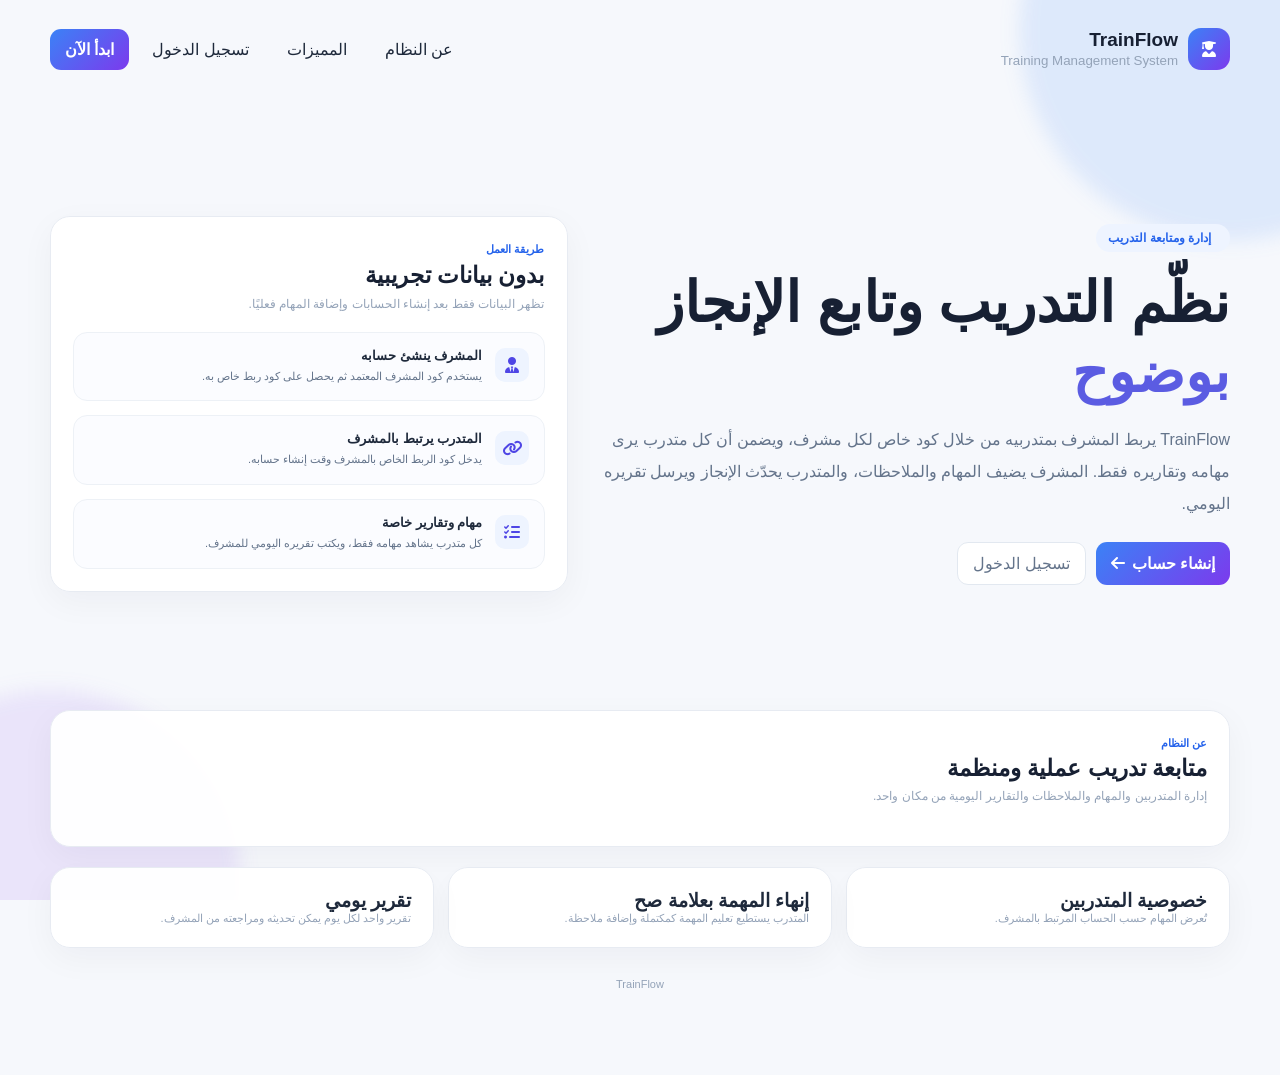
==== index.html @ e8804ee9 "Add files via upload" ====
<!DOCTYPE html><html lang="ar" dir="rtl"><head><meta charset="UTF-8"><meta name="viewport" content="width=device-width,initial-scale=1.0"><title>TrainFlow | الصفحة الرئيسية</title><link rel="stylesheet" href="index.css"><link rel="stylesheet" href="https://cdnjs.cloudflare.com/ajax/libs/font-awesome/6.5.0/css/all.min.css"></head><body><div class="bg"><div class="blob b1"></div><div class="blob b2"></div></div><div class="container"><header class="topbar"><div class="brand"><div class="brand-icon"><i class="fa-solid fa-user-graduate"></i></div><div><h1>TrainFlow</h1><small>Training Management System</small></div></div><nav class="nav"><a href="#about">عن النظام</a><a href="#features">المميزات</a><a href="login.html">تسجيل الدخول</a><a class="btn" href="register.html">ابدأ الآن</a></nav></header><main><section class="hero"><div><span class="pill"><i class="fa-solid fa-sparkles"></i>إدارة ومتابعة التدريب</span><h2>نظّم التدريب وتابع الإنجاز <span>بوضوح</span></h2><p>TrainFlow يربط المشرف بمتدربيه من خلال كود خاص لكل مشرف، ويضمن أن كل متدرب يرى مهامه وتقاريره فقط. المشرف يضيف المهام والملاحظات، والمتدرب يحدّث الإنجاز ويرسل تقريره اليومي.</p><div style="display:flex;gap:10px;margin-top:22px;flex-wrap:wrap"><a class="btn" href="register.html">إنشاء حساب <i class="fa-solid fa-arrow-left"></i></a><a class="ghost-btn" href="login.html">تسجيل الدخول</a></div></div><div class="card"><div class="section-title"><span>طريقة العمل</span><h2>بدون بيانات تجريبية</h2><p>تظهر البيانات فقط بعد إنشاء الحسابات وإضافة المهام فعليًا.</p></div><div class="flow-grid"><div class="flow-step"><i class="fa-solid fa-user-tie"></i><div><h3>المشرف ينشئ حسابه</h3><p>يستخدم كود المشرف المعتمد ثم يحصل على كود ربط خاص به.</p></div></div><div class="flow-step"><i class="fa-solid fa-link"></i><div><h3>المتدرب يرتبط بالمشرف</h3><p>يدخل كود الربط الخاص بالمشرف وقت إنشاء حسابه.</p></div></div><div class="flow-step"><i class="fa-solid fa-list-check"></i><div><h3>مهام وتقارير خاصة</h3><p>كل متدرب يشاهد مهامه فقط، ويكتب تقريره اليومي للمشرف.</p></div></div></div></div></section><section id="about" class="card"><div class="section-title"><span>عن النظام</span><h2>متابعة تدريب عملية ومنظمة</h2><p>إدارة المتدربين والمهام والملاحظات والتقارير اليومية من مكان واحد.</p></div></section><section id="features" class="feature-grid"><div class="card"><h3>خصوصية المتدربين</h3><p class="muted">تُعرض المهام حسب الحساب المرتبط بالمشرف.</p></div><div class="card"><h3>إنهاء المهمة بعلامة صح</h3><p class="muted">المتدرب يستطيع تعليم المهمة كمكتملة وإضافة ملاحظة.</p></div><div class="card"><h3>تقرير يومي</h3><p class="muted">تقرير واحد لكل يوم يمكن تحديثه ومراجعته من المشرف.</p></div></section></main><footer class="footer">TrainFlow</footer></div><script>
const TF={
 get(k,f=[]){try{return JSON.parse(localStorage.getItem(k))??f}catch{return f}},
 set(k,v){localStorage.setItem(k,JSON.stringify(v))},
 users(){return this.get('tf_users',[])}, tasks(){return this.get('tf_tasks',[])}, reports(){return this.get('tf_reports',[])}, invites(){return this.get('tf_invites',[])},
 session(){const id=localStorage.getItem('tf_session');return this.users().find(u=>u.id===id)||null},
 id(p='id'){return p+'_'+Date.now().toString(36)+Math.random().toString(36).slice(2,7)},
 esc(s=''){return String(s).replace(/[&<>'"]/g,c=>({'&':'&amp;','<':'&lt;','>':'&gt;',"'":'&#39;','"':'&quot;'}[c]))},
 date(s){if(!s)return '-';return new Date(s+'T00:00:00').toLocaleDateString('ar-SA',{year:'numeric',month:'long',day:'numeric'})},
 logout(){localStorage.removeItem('tf_session');location.href='login.html'},
 require(role){const u=this.session();if(!u){location.href='login.html';return null}if(role&&u.role!==role){location.href=u.role==='supervisor'?'supervisor-dashboard.html':'trainee-dashboard.html';return null}return u}
};

</script></body></html>
---- index.css ----
*{box-sizing:border-box;margin:0;padding:0}html{scroll-behavior:smooth}body{font-family:"Segoe UI",Tahoma,Arial,sans-serif;background:#f6f8fc;color:#1e293b;min-height:100vh}a{text-decoration:none;color:inherit}button,input,select,textarea{font:inherit}button{cursor:pointer}.bg{position:fixed;inset:0;pointer-events:none;overflow:hidden;z-index:-1}.blob{position:absolute;border-radius:50%;filter:blur(10px)}.b1{width:420px;height:420px;right:-160px;top:-180px;background:rgba(59,130,246,.13)}.b2{width:380px;height:380px;left:-140px;bottom:-170px;background:rgba(124,58,237,.10)}
.container{width:min(1180px,calc(100% - 32px));margin:auto;padding:28px 0 55px}.brand{display:flex;align-items:center;gap:10px}.brand-icon{width:42px;height:42px;border-radius:13px;display:grid;place-items:center;background:linear-gradient(135deg,#3b82f6,#7c3aed);color:#fff}.brand h1{font-size:19px;color:#172033}.brand small{color:#94a3b8}.topbar{display:flex;justify-content:space-between;align-items:center;gap:18px;margin-bottom:28px}.nav{display:flex;gap:8px;align-items:center;flex-wrap:wrap}.nav a,.ghost-btn,.btn{border:0;border-radius:11px;padding:11px 15px;display:inline-flex;gap:7px;align-items:center;justify-content:center}.nav a:hover,.ghost-btn:hover{background:#eef4ff;color:#2563eb}.btn{background:linear-gradient(135deg,#3b82f6,#7c3aed);color:white;font-weight:700}.btn.danger{background:#ef4444}.btn.success{background:#16a34a}.btn.secondary{background:#eef4ff;color:#2563eb}.ghost-btn{background:white;border:1px solid #e2e8f0;color:#64748b}.card{background:rgba(255,255,255,.95);border:1px solid #e7ebf2;border-radius:20px;box-shadow:0 10px 34px rgba(15,23,42,.045);padding:22px}.hero{display:grid;grid-template-columns:1.1fr .9fr;gap:30px;align-items:center;min-height:68vh}.hero h2{font-size:clamp(34px,5vw,56px);line-height:1.25;color:#172033;margin:16px 0}.hero h2 span{color:#5b5ce2}.hero p{color:#64748b;line-height:2;max-width:650px}.pill{display:inline-flex;align-items:center;gap:7px;padding:7px 12px;border-radius:999px;background:#eef4ff;color:#2563eb;font-size:12px;font-weight:700}.flow-grid,.stats-grid,.feature-grid{display:grid;gap:14px}.flow-grid{grid-template-columns:1fr}.flow-step{display:flex;gap:12px;align-items:flex-start;padding:15px;border:1px solid #edf1f6;border-radius:14px;background:#fbfcff}.flow-step i{width:34px;height:34px;display:grid;place-items:center;border-radius:10px;background:#eef4ff;color:#4f46e5}.flow-step h3{font-size:13px;margin-bottom:4px}.flow-step p{font-size:11px;line-height:1.7}.feature-grid{grid-template-columns:repeat(3,1fr);margin-top:20px}.section-title{margin-bottom:16px}.section-title span{color:#2563eb;font-size:11px;font-weight:700}.section-title h2{font-size:23px;color:#172033;margin:4px 0}.section-title p{color:#94a3b8;font-size:12px;line-height:1.8}
.auth{min-height:100vh;display:grid;grid-template-columns:1fr 500px;gap:55px;align-items:center}.auth-side{padding:30px}.auth-side h2{font-size:42px;line-height:1.35;margin:28px 0 15px}.auth-side p{color:#64748b;line-height:2}.auth-card{padding:30px}.role-tabs{display:grid;grid-template-columns:1fr 1fr;gap:8px;margin:18px 0}.role-btn{padding:12px;border:1px solid #e2e8f0;background:#fff;border-radius:12px;color:#64748b}.role-btn.active{border-color:#bfdbfe;background:#eff6ff;color:#4f46e5;font-weight:700}.form-group{margin-bottom:15px}.form-group label{display:block;font-size:11px;font-weight:700;color:#475569;margin-bottom:7px}.form-group small{display:block;margin-top:5px;color:#94a3b8;font-size:10px}.input,.select,.textarea{width:100%;border:1px solid #e2e8f0;background:#f8fafc;border-radius:12px;outline:0;padding:12px 13px;color:#334155}.input:focus,.select:focus,.textarea:focus{border-color:#60a5fa;background:white;box-shadow:0 0 0 3px rgba(59,130,246,.07)}.textarea{min-height:105px;resize:vertical}.two-col{display:grid;grid-template-columns:1fr 1fr;gap:12px}.message{min-height:18px;margin:8px 0;font-size:11px}.error{color:#dc2626}.success{color:#16a34a}.info{color:#2563eb}.hidden{display:none!important}
.sidebar{position:fixed;right:0;top:0;width:235px;height:100vh;background:white;border-left:1px solid #e8edf3;padding:22px 14px;display:flex;flex-direction:column;z-index:10}.sidebar .brand{padding:5px 8px 22px}.side-nav{display:flex;flex-direction:column;gap:5px}.side-nav a{padding:12px;border-radius:11px;color:#64748b;font-size:12px;display:flex;gap:10px;align-items:center}.side-nav a:hover,.side-nav a.active{background:#eef4ff;color:#4f46e5}.side-bottom{margin-top:auto}.dashboard{margin-right:235px;padding:28px 30px 50px}.dash-head{display:flex;align-items:center;justify-content:space-between;gap:16px;margin-bottom:22px}.dash-head h1{font-size:26px;color:#172033}.muted{color:#94a3b8;font-size:11px}.stats-grid{grid-template-columns:repeat(4,1fr);margin-bottom:16px}.stat{display:flex;gap:12px;align-items:center}.stat .ico{width:42px;height:42px;display:grid;place-items:center;border-radius:12px;background:#eef4ff;color:#4f46e5}.stat strong{display:block;font-size:20px}.stat span{font-size:10px;color:#94a3b8}.dash-grid{display:grid;grid-template-columns:1fr 310px;gap:16px}.list{display:flex;flex-direction:column;gap:9px}.list-item{border:1px solid #edf1f5;border-radius:14px;padding:14px;background:#fbfcfe;display:flex;align-items:center;justify-content:space-between;gap:14px}.list-main{min-width:0}.list-main h3{font-size:12px;color:#334155}.list-main p{font-size:10px;color:#94a3b8;margin-top:4px;line-height:1.6}.badge{display:inline-flex;padding:4px 8px;border-radius:999px;font-size:9px;font-weight:700}.badge.pending{background:#f1f5f9;color:#64748b}.badge.progress{background:#fff7ed;color:#ea580c}.badge.completed{background:#dcfce7;color:#16a34a}.badge.high{background:#fee2e2;color:#dc2626}.badge.medium{background:#ffedd5;color:#ea580c}.badge.low{background:#dcfce7;color:#16a34a}.empty{padding:38px;text-align:center;color:#94a3b8}.empty i{font-size:32px;margin-bottom:10px}.empty h3{color:#64748b;font-size:14px;margin-bottom:4px}.code-box{padding:14px;border-radius:14px;background:linear-gradient(135deg,#eff6ff,#f5f3ff);border:1px solid #dbeafe}.code{font-size:22px;letter-spacing:2px;font-weight:800;color:#4f46e5;margin:8px 0;direction:ltr;text-align:center}.toolbar{display:flex;gap:8px;align-items:center;justify-content:space-between;flex-wrap:wrap;margin-bottom:14px}.toolbar .input{max-width:340px}.check-wrap{display:flex;align-items:center;gap:8px;font-size:11px;color:#475569}.check-wrap input{width:18px;height:18px;accent-color:#16a34a}.report-card{border-right:4px solid #7c3aed}.pre{white-space:pre-wrap;line-height:1.8;color:#64748b;font-size:11px}.footer{padding:30px 0;text-align:center;color:#94a3b8;font-size:11px}
@media(max-width:1000px){.auth{grid-template-columns:1fr}.auth-side{display:none}.hero{grid-template-columns:1fr}.feature-grid{grid-template-columns:1fr}.stats-grid{grid-template-columns:repeat(2,1fr)}.dash-grid{grid-template-columns:1fr}}@media(max-width:760px){.sidebar{width:72px}.sidebar .brand h1,.sidebar .brand small,.side-nav span,.side-bottom span{display:none}.sidebar .brand{justify-content:center}.side-nav a{justify-content:center}.dashboard{margin-right:72px;padding:20px 14px}.stats-grid{grid-template-columns:1fr}.two-col{grid-template-columns:1fr}.topbar,.dash-head{align-items:flex-start;flex-direction:column}.auth-card{padding:20px}.container{width:min(100% - 20px,1180px)}}
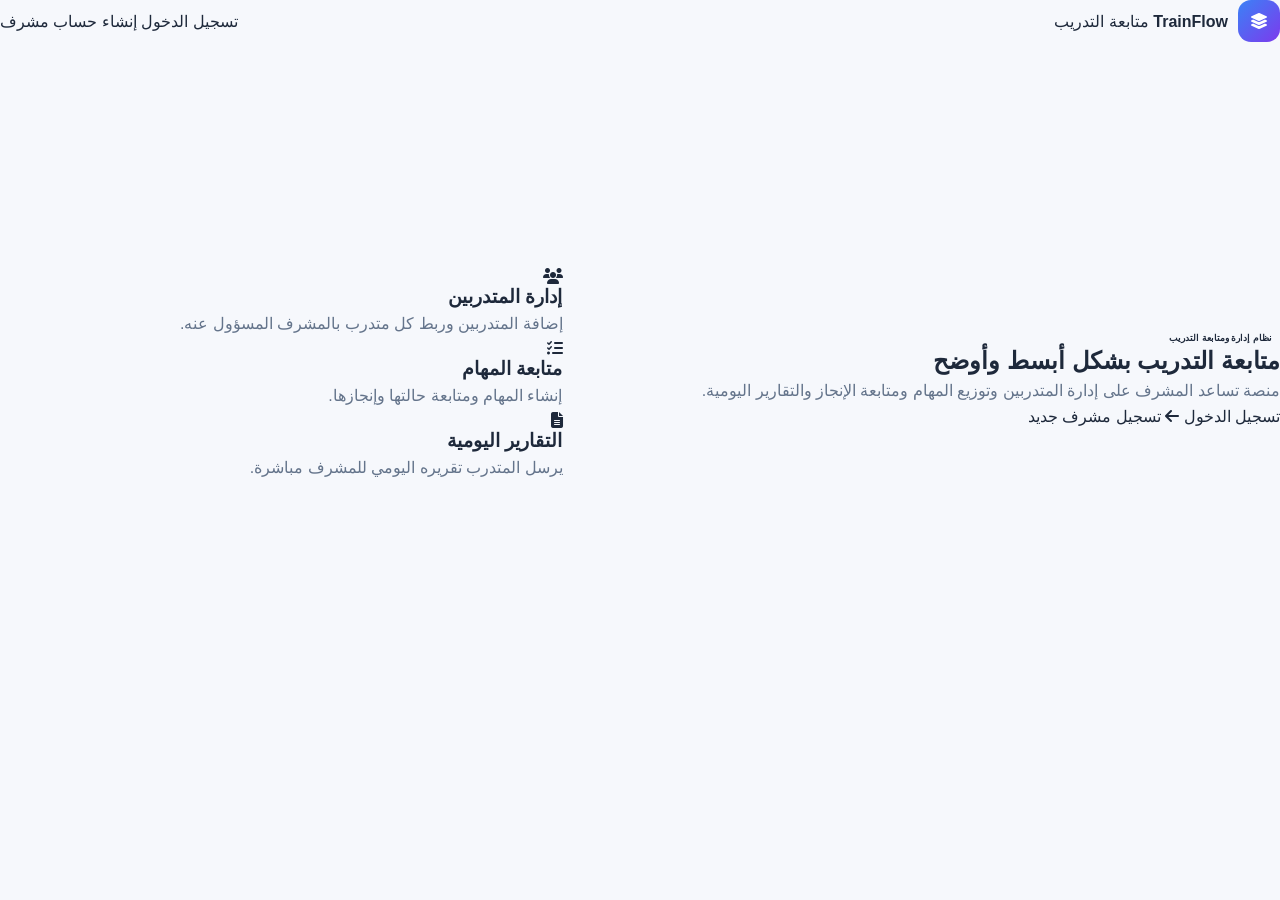
==== commit 4514241e: "Update index.html" ====
--- a/index.html
+++ b/index.html
@@ -1,14 +1,133 @@
-<!DOCTYPE html><html lang="ar" dir="rtl"><head><meta charset="UTF-8"><meta name="viewport" content="width=device-width,initial-scale=1.0"><title>TrainFlow | الصفحة الرئيسية</title><link rel="stylesheet" href="index.css"><link rel="stylesheet" href="https://cdnjs.cloudflare.com/ajax/libs/font-awesome/6.5.0/css/all.min.css"></head><body><div class="bg"><div class="blob b1"></div><div class="blob b2"></div></div><div class="container"><header class="topbar"><div class="brand"><div class="brand-icon"><i class="fa-solid fa-user-graduate"></i></div><div><h1>TrainFlow</h1><small>Training Management System</small></div></div><nav class="nav"><a href="#about">عن النظام</a><a href="#features">المميزات</a><a href="login.html">تسجيل الدخول</a><a class="btn" href="register.html">ابدأ الآن</a></nav></header><main><section class="hero"><div><span class="pill"><i class="fa-solid fa-sparkles"></i>إدارة ومتابعة التدريب</span><h2>نظّم التدريب وتابع الإنجاز <span>بوضوح</span></h2><p>TrainFlow يربط المشرف بمتدربيه من خلال كود خاص لكل مشرف، ويضمن أن كل متدرب يرى مهامه وتقاريره فقط. المشرف يضيف المهام والملاحظات، والمتدرب يحدّث الإنجاز ويرسل تقريره اليومي.</p><div style="display:flex;gap:10px;margin-top:22px;flex-wrap:wrap"><a class="btn" href="register.html">إنشاء حساب <i class="fa-solid fa-arrow-left"></i></a><a class="ghost-btn" href="login.html">تسجيل الدخول</a></div></div><div class="card"><div class="section-title"><span>طريقة العمل</span><h2>بدون بيانات تجريبية</h2><p>تظهر البيانات فقط بعد إنشاء الحسابات وإضافة المهام فعليًا.</p></div><div class="flow-grid"><div class="flow-step"><i class="fa-solid fa-user-tie"></i><div><h3>المشرف ينشئ حسابه</h3><p>يستخدم كود المشرف المعتمد ثم يحصل على كود ربط خاص به.</p></div></div><div class="flow-step"><i class="fa-solid fa-link"></i><div><h3>المتدرب يرتبط بالمشرف</h3><p>يدخل كود الربط الخاص بالمشرف وقت إنشاء حسابه.</p></div></div><div class="flow-step"><i class="fa-solid fa-list-check"></i><div><h3>مهام وتقارير خاصة</h3><p>كل متدرب يشاهد مهامه فقط، ويكتب تقريره اليومي للمشرف.</p></div></div></div></div></section><section id="about" class="card"><div class="section-title"><span>عن النظام</span><h2>متابعة تدريب عملية ومنظمة</h2><p>إدارة المتدربين والمهام والملاحظات والتقارير اليومية من مكان واحد.</p></div></section><section id="features" class="feature-grid"><div class="card"><h3>خصوصية المتدربين</h3><p class="muted">تُعرض المهام حسب الحساب المرتبط بالمشرف.</p></div><div class="card"><h3>إنهاء المهمة بعلامة صح</h3><p class="muted">المتدرب يستطيع تعليم المهمة كمكتملة وإضافة ملاحظة.</p></div><div class="card"><h3>تقرير يومي</h3><p class="muted">تقرير واحد لكل يوم يمكن تحديثه ومراجعته من المشرف.</p></div></section></main><footer class="footer">TrainFlow</footer></div><script>
-const TF={
- get(k,f=[]){try{return JSON.parse(localStorage.getItem(k))??f}catch{return f}},
- set(k,v){localStorage.setItem(k,JSON.stringify(v))},
- users(){return this.get('tf_users',[])}, tasks(){return this.get('tf_tasks',[])}, reports(){return this.get('tf_reports',[])}, invites(){return this.get('tf_invites',[])},
- session(){const id=localStorage.getItem('tf_session');return this.users().find(u=>u.id===id)||null},
- id(p='id'){return p+'_'+Date.now().toString(36)+Math.random().toString(36).slice(2,7)},
- esc(s=''){return String(s).replace(/[&<>'"]/g,c=>({'&':'&amp;','<':'&lt;','>':'&gt;',"'":'&#39;','"':'&quot;'}[c]))},
- date(s){if(!s)return '-';return new Date(s+'T00:00:00').toLocaleDateString('ar-SA',{year:'numeric',month:'long',day:'numeric'})},
- logout(){localStorage.removeItem('tf_session');location.href='login.html'},
- require(role){const u=this.session();if(!u){location.href='login.html';return null}if(role&&u.role!==role){location.href=u.role==='supervisor'?'supervisor-dashboard.html':'trainee-dashboard.html';return null}return u}
-};
+<!DOCTYPE html>
+<html lang="ar" dir="rtl">
 
-</script></body></html>+<head>
+    <meta charset="UTF-8">
+    <meta name="viewport" content="width=device-width, initial-scale=1.0">
+
+    <title>TrainFlow | متابعة التدريب</title>
+
+    <link rel="stylesheet" href="index.css">
+
+    <link
+        rel="stylesheet"
+        href="https://cdnjs.cloudflare.com/ajax/libs/font-awesome/6.5.0/css/all.min.css"
+    >
+</head>
+
+<body>
+
+    <header class="topbar">
+
+        <a href="index.html" class="brand">
+            <div class="brand-icon">
+                <i class="fa-solid fa-layer-group"></i>
+            </div>
+
+            <div>
+                <strong>TrainFlow</strong>
+                <span>متابعة التدريب</span>
+            </div>
+        </a>
+
+        <nav>
+            <a href="login.html" class="login-link">
+                تسجيل الدخول
+            </a>
+
+            <a href="register.html" class="primary-button">
+                إنشاء حساب مشرف
+            </a>
+        </nav>
+
+    </header>
+
+
+    <main class="hero">
+
+        <section class="hero-content">
+
+            <span class="badge">
+                نظام إدارة ومتابعة التدريب
+            </span>
+
+            <h1>
+                متابعة التدريب
+                <span>بشكل أبسط وأوضح</span>
+            </h1>
+
+            <p>
+                منصة تساعد المشرف على إدارة المتدربين
+                وتوزيع المهام ومتابعة الإنجاز والتقارير اليومية.
+            </p>
+
+
+            <div class="hero-actions">
+
+                <a href="login.html" class="primary-button large">
+                    تسجيل الدخول
+                    <i class="fa-solid fa-arrow-left"></i>
+                </a>
+
+                <a href="register.html" class="secondary-button large">
+                    تسجيل مشرف جديد
+                </a>
+
+            </div>
+
+        </section>
+
+
+        <section class="features">
+
+            <div class="feature-card">
+
+                <div class="feature-icon">
+                    <i class="fa-solid fa-users"></i>
+                </div>
+
+                <h3>إدارة المتدربين</h3>
+
+                <p>
+                    إضافة المتدربين وربط كل متدرب بالمشرف المسؤول عنه.
+                </p>
+
+            </div>
+
+
+            <div class="feature-card">
+
+                <div class="feature-icon">
+                    <i class="fa-solid fa-list-check"></i>
+                </div>
+
+                <h3>متابعة المهام</h3>
+
+                <p>
+                    إنشاء المهام ومتابعة حالتها وإنجازها.
+                </p>
+
+            </div>
+
+
+            <div class="feature-card">
+
+                <div class="feature-icon">
+                    <i class="fa-solid fa-file-lines"></i>
+                </div>
+
+                <h3>التقارير اليومية</h3>
+
+                <p>
+                    يرسل المتدرب تقريره اليومي للمشرف مباشرة.
+                </p>
+
+            </div>
+
+        </section>
+
+    </main>
+
+</body>
+
+</html>
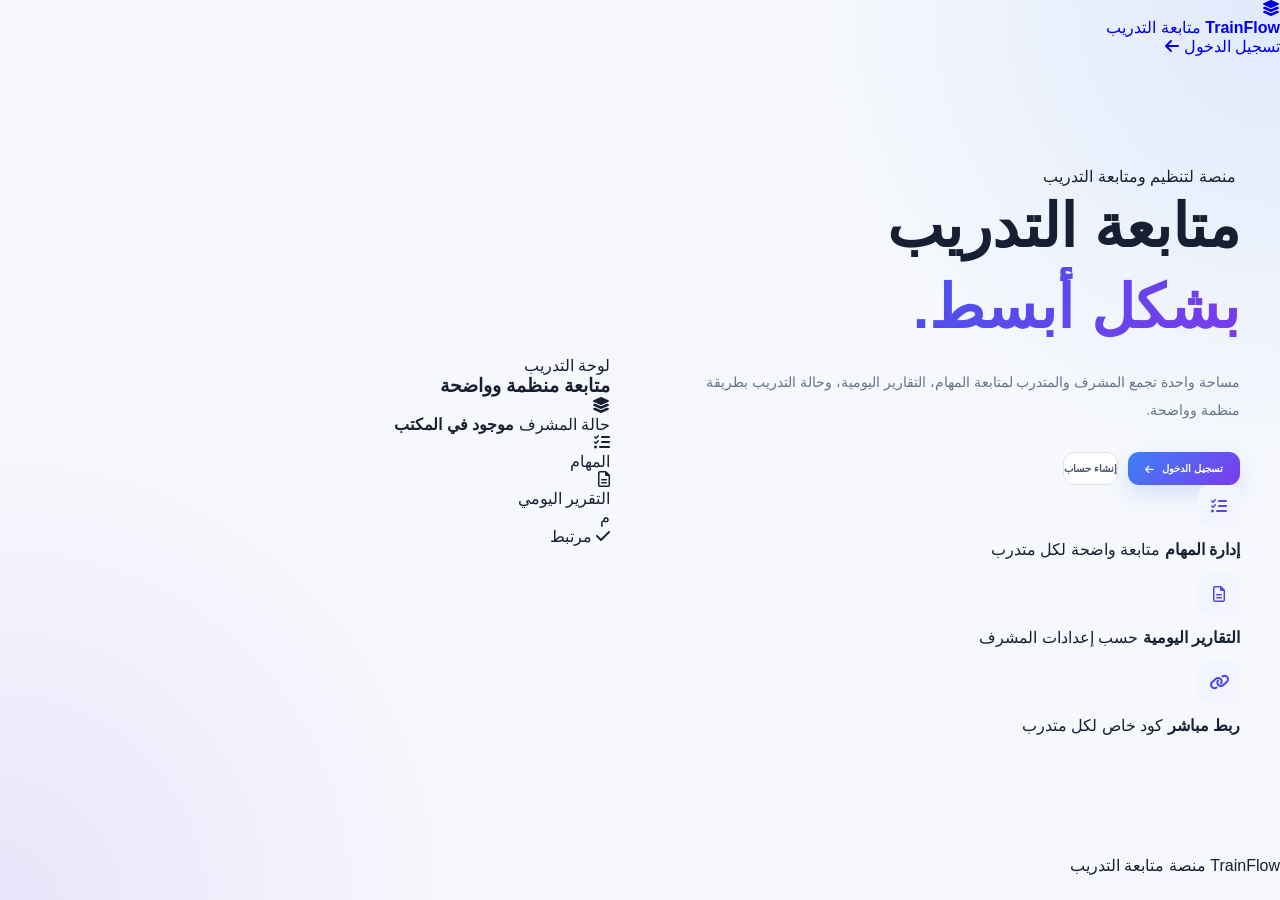
==== commit 55b8c290: "Refactor navigation and hero section in index.html" ====
--- a/index.html
+++ b/index.html
@@ -17,110 +17,205 @@
 
 <body>
 
-    <header class="topbar">
-
-        <a href="index.html" class="brand">
-            <div class="brand-icon">
+    <!-- Navigation -->
+    <nav class="navbar">
+
+        <a href="index.html" class="logo">
+
+            <div class="logo-icon">
                 <i class="fa-solid fa-layer-group"></i>
             </div>
 
-            <div>
+            <div class="logo-text">
                 <strong>TrainFlow</strong>
                 <span>متابعة التدريب</span>
             </div>
+
         </a>
 
-        <nav>
-            <a href="login.html" class="login-link">
-                تسجيل الدخول
-            </a>
-
-            <a href="register.html" class="primary-button">
-                إنشاء حساب مشرف
-            </a>
-        </nav>
-
-    </header>
-
-
+
+        <a href="login.html" class="nav-login">
+            تسجيل الدخول
+            <i class="fa-solid fa-arrow-left"></i>
+        </a>
+
+    </nav>
+
+
+    <!-- Hero -->
     <main class="hero">
 
         <section class="hero-content">
 
-            <span class="badge">
-                نظام إدارة ومتابعة التدريب
-            </span>
+            <div class="hero-badge">
+                <i class="fa-solid fa-sparkles"></i>
+                منصة لتنظيم ومتابعة التدريب
+            </div>
+
 
             <h1>
                 متابعة التدريب
-                <span>بشكل أبسط وأوضح</span>
+                <span>بشكل أبسط.</span>
             </h1>
 
-            <p>
-                منصة تساعد المشرف على إدارة المتدربين
-                وتوزيع المهام ومتابعة الإنجاز والتقارير اليومية.
+
+            <p class="hero-description">
+                مساحة واحدة تجمع المشرف والمتدرب لمتابعة المهام،
+                التقارير اليومية، وحالة التدريب بطريقة منظمة وواضحة.
             </p>
 
 
             <div class="hero-actions">
 
-                <a href="login.html" class="primary-button large">
+                <a href="login.html" class="primary-button">
                     تسجيل الدخول
                     <i class="fa-solid fa-arrow-left"></i>
                 </a>
 
-                <a href="register.html" class="secondary-button large">
-                    تسجيل مشرف جديد
+                <a href="register.html" class="secondary-button">
+                    إنشاء حساب
                 </a>
 
             </div>
 
+
+            <div class="features">
+
+                <div class="feature">
+
+                    <div class="feature-icon blue">
+                        <i class="fa-solid fa-list-check"></i>
+                    </div>
+
+                    <div>
+                        <strong>إدارة المهام</strong>
+                        <span>متابعة واضحة لكل متدرب</span>
+                    </div>
+
+                </div>
+
+
+                <div class="feature">
+
+                    <div class="feature-icon purple">
+                        <i class="fa-regular fa-file-lines"></i>
+                    </div>
+
+                    <div>
+                        <strong>التقارير اليومية</strong>
+                        <span>حسب إعدادات المشرف</span>
+                    </div>
+
+                </div>
+
+
+                <div class="feature">
+
+                    <div class="feature-icon green">
+                        <i class="fa-solid fa-link"></i>
+                    </div>
+
+                    <div>
+                        <strong>ربط مباشر</strong>
+                        <span>كود خاص لكل متدرب</span>
+                    </div>
+
+                </div>
+
+            </div>
+
         </section>
 
 
-        <section class="features">
-
-            <div class="feature-card">
-
-                <div class="feature-icon">
-                    <i class="fa-solid fa-users"></i>
-                </div>
-
-                <h3>إدارة المتدربين</h3>
-
-                <p>
-                    إضافة المتدربين وربط كل متدرب بالمشرف المسؤول عنه.
-                </p>
-
-            </div>
-
-
-            <div class="feature-card">
-
-                <div class="feature-icon">
-                    <i class="fa-solid fa-list-check"></i>
-                </div>
-
-                <h3>متابعة المهام</h3>
-
-                <p>
-                    إنشاء المهام ومتابعة حالتها وإنجازها.
-                </p>
-
-            </div>
-
-
-            <div class="feature-card">
-
-                <div class="feature-icon">
-                    <i class="fa-solid fa-file-lines"></i>
-                </div>
-
-                <h3>التقارير اليومية</h3>
-
-                <p>
-                    يرسل المتدرب تقريره اليومي للمشرف مباشرة.
-                </p>
+        <!-- Visual Card -->
+        <section class="hero-visual">
+
+            <div class="visual-glow"></div>
+
+
+            <div class="dashboard-preview">
+
+                <div class="preview-header">
+
+                    <div>
+                        <span class="preview-label">
+                            لوحة التدريب
+                        </span>
+
+                        <h3>
+                            متابعة منظمة وواضحة
+                        </h3>
+                    </div>
+
+
+                    <div class="preview-logo">
+                        <i class="fa-solid fa-layer-group"></i>
+                    </div>
+
+                </div>
+
+
+                <div class="status-preview">
+
+                    <div class="status-dot"></div>
+
+                    <div>
+                        <span>حالة المشرف</span>
+                        <strong>موجود في المكتب</strong>
+                    </div>
+
+                </div>
+
+
+                <div class="preview-row">
+
+                    <div class="mini-card">
+
+                        <div class="mini-icon blue">
+                            <i class="fa-solid fa-list-check"></i>
+                        </div>
+
+                        <span>المهام</span>
+
+                        <div class="fake-line long"></div>
+                        <div class="fake-line short"></div>
+
+                    </div>
+
+
+                    <div class="mini-card">
+
+                        <div class="mini-icon purple">
+                            <i class="fa-regular fa-file-lines"></i>
+                        </div>
+
+                        <span>التقرير اليومي</span>
+
+                        <div class="fake-line long"></div>
+                        <div class="fake-line short"></div>
+
+                    </div>
+
+                </div>
+
+
+                <div class="trainee-preview">
+
+                    <div class="avatar">
+                        م
+                    </div>
+
+                    <div class="trainee-lines">
+                        <div class="fake-line name-line"></div>
+                        <div class="fake-line email-line"></div>
+                    </div>
+
+                    <div class="connected-badge">
+                        <i class="fa-solid fa-check"></i>
+                        مرتبط
+                    </div>
+
+                </div>
 
             </div>
 
@@ -128,6 +223,12 @@
 
     </main>
 
+
+    <footer class="footer">
+        <span>TrainFlow</span>
+        <span>منصة متابعة التدريب</span>
+    </footer>
+
 </body>
 
 </html>
--- a/index.css
+++ b/index.css
@@ -1,6 +1,268 @@
-
-*{box-sizing:border-box;margin:0;padding:0}html{scroll-behavior:smooth}body{font-family:"Segoe UI",Tahoma,Arial,sans-serif;background:#f6f8fc;color:#1e293b;min-height:100vh}a{text-decoration:none;color:inherit}button,input,select,textarea{font:inherit}button{cursor:pointer}.bg{position:fixed;inset:0;pointer-events:none;overflow:hidden;z-index:-1}.blob{position:absolute;border-radius:50%;filter:blur(10px)}.b1{width:420px;height:420px;right:-160px;top:-180px;background:rgba(59,130,246,.13)}.b2{width:380px;height:380px;left:-140px;bottom:-170px;background:rgba(124,58,237,.10)}
-.container{width:min(1180px,calc(100% - 32px));margin:auto;padding:28px 0 55px}.brand{display:flex;align-items:center;gap:10px}.brand-icon{width:42px;height:42px;border-radius:13px;display:grid;place-items:center;background:linear-gradient(135deg,#3b82f6,#7c3aed);color:#fff}.brand h1{font-size:19px;color:#172033}.brand small{color:#94a3b8}.topbar{display:flex;justify-content:space-between;align-items:center;gap:18px;margin-bottom:28px}.nav{display:flex;gap:8px;align-items:center;flex-wrap:wrap}.nav a,.ghost-btn,.btn{border:0;border-radius:11px;padding:11px 15px;display:inline-flex;gap:7px;align-items:center;justify-content:center}.nav a:hover,.ghost-btn:hover{background:#eef4ff;color:#2563eb}.btn{background:linear-gradient(135deg,#3b82f6,#7c3aed);color:white;font-weight:700}.btn.danger{background:#ef4444}.btn.success{background:#16a34a}.btn.secondary{background:#eef4ff;color:#2563eb}.ghost-btn{background:white;border:1px solid #e2e8f0;color:#64748b}.card{background:rgba(255,255,255,.95);border:1px solid #e7ebf2;border-radius:20px;box-shadow:0 10px 34px rgba(15,23,42,.045);padding:22px}.hero{display:grid;grid-template-columns:1.1fr .9fr;gap:30px;align-items:center;min-height:68vh}.hero h2{font-size:clamp(34px,5vw,56px);line-height:1.25;color:#172033;margin:16px 0}.hero h2 span{color:#5b5ce2}.hero p{color:#64748b;line-height:2;max-width:650px}.pill{display:inline-flex;align-items:center;gap:7px;padding:7px 12px;border-radius:999px;background:#eef4ff;color:#2563eb;font-size:12px;font-weight:700}.flow-grid,.stats-grid,.feature-grid{display:grid;gap:14px}.flow-grid{grid-template-columns:1fr}.flow-step{display:flex;gap:12px;align-items:flex-start;padding:15px;border:1px solid #edf1f6;border-radius:14px;background:#fbfcff}.flow-step i{width:34px;height:34px;display:grid;place-items:center;border-radius:10px;background:#eef4ff;color:#4f46e5}.flow-step h3{font-size:13px;margin-bottom:4px}.flow-step p{font-size:11px;line-height:1.7}.feature-grid{grid-template-columns:repeat(3,1fr);margin-top:20px}.section-title{margin-bottom:16px}.section-title span{color:#2563eb;font-size:11px;font-weight:700}.section-title h2{font-size:23px;color:#172033;margin:4px 0}.section-title p{color:#94a3b8;font-size:12px;line-height:1.8}
-.auth{min-height:100vh;display:grid;grid-template-columns:1fr 500px;gap:55px;align-items:center}.auth-side{padding:30px}.auth-side h2{font-size:42px;line-height:1.35;margin:28px 0 15px}.auth-side p{color:#64748b;line-height:2}.auth-card{padding:30px}.role-tabs{display:grid;grid-template-columns:1fr 1fr;gap:8px;margin:18px 0}.role-btn{padding:12px;border:1px solid #e2e8f0;background:#fff;border-radius:12px;color:#64748b}.role-btn.active{border-color:#bfdbfe;background:#eff6ff;color:#4f46e5;font-weight:700}.form-group{margin-bottom:15px}.form-group label{display:block;font-size:11px;font-weight:700;color:#475569;margin-bottom:7px}.form-group small{display:block;margin-top:5px;color:#94a3b8;font-size:10px}.input,.select,.textarea{width:100%;border:1px solid #e2e8f0;background:#f8fafc;border-radius:12px;outline:0;padding:12px 13px;color:#334155}.input:focus,.select:focus,.textarea:focus{border-color:#60a5fa;background:white;box-shadow:0 0 0 3px rgba(59,130,246,.07)}.textarea{min-height:105px;resize:vertical}.two-col{display:grid;grid-template-columns:1fr 1fr;gap:12px}.message{min-height:18px;margin:8px 0;font-size:11px}.error{color:#dc2626}.success{color:#16a34a}.info{color:#2563eb}.hidden{display:none!important}
-.sidebar{position:fixed;right:0;top:0;width:235px;height:100vh;background:white;border-left:1px solid #e8edf3;padding:22px 14px;display:flex;flex-direction:column;z-index:10}.sidebar .brand{padding:5px 8px 22px}.side-nav{display:flex;flex-direction:column;gap:5px}.side-nav a{padding:12px;border-radius:11px;color:#64748b;font-size:12px;display:flex;gap:10px;align-items:center}.side-nav a:hover,.side-nav a.active{background:#eef4ff;color:#4f46e5}.side-bottom{margin-top:auto}.dashboard{margin-right:235px;padding:28px 30px 50px}.dash-head{display:flex;align-items:center;justify-content:space-between;gap:16px;margin-bottom:22px}.dash-head h1{font-size:26px;color:#172033}.muted{color:#94a3b8;font-size:11px}.stats-grid{grid-template-columns:repeat(4,1fr);margin-bottom:16px}.stat{display:flex;gap:12px;align-items:center}.stat .ico{width:42px;height:42px;display:grid;place-items:center;border-radius:12px;background:#eef4ff;color:#4f46e5}.stat strong{display:block;font-size:20px}.stat span{font-size:10px;color:#94a3b8}.dash-grid{display:grid;grid-template-columns:1fr 310px;gap:16px}.list{display:flex;flex-direction:column;gap:9px}.list-item{border:1px solid #edf1f5;border-radius:14px;padding:14px;background:#fbfcfe;display:flex;align-items:center;justify-content:space-between;gap:14px}.list-main{min-width:0}.list-main h3{font-size:12px;color:#334155}.list-main p{font-size:10px;color:#94a3b8;margin-top:4px;line-height:1.6}.badge{display:inline-flex;padding:4px 8px;border-radius:999px;font-size:9px;font-weight:700}.badge.pending{background:#f1f5f9;color:#64748b}.badge.progress{background:#fff7ed;color:#ea580c}.badge.completed{background:#dcfce7;color:#16a34a}.badge.high{background:#fee2e2;color:#dc2626}.badge.medium{background:#ffedd5;color:#ea580c}.badge.low{background:#dcfce7;color:#16a34a}.empty{padding:38px;text-align:center;color:#94a3b8}.empty i{font-size:32px;margin-bottom:10px}.empty h3{color:#64748b;font-size:14px;margin-bottom:4px}.code-box{padding:14px;border-radius:14px;background:linear-gradient(135deg,#eff6ff,#f5f3ff);border:1px solid #dbeafe}.code{font-size:22px;letter-spacing:2px;font-weight:800;color:#4f46e5;margin:8px 0;direction:ltr;text-align:center}.toolbar{display:flex;gap:8px;align-items:center;justify-content:space-between;flex-wrap:wrap;margin-bottom:14px}.toolbar .input{max-width:340px}.check-wrap{display:flex;align-items:center;gap:8px;font-size:11px;color:#475569}.check-wrap input{width:18px;height:18px;accent-color:#16a34a}.report-card{border-right:4px solid #7c3aed}.pre{white-space:pre-wrap;line-height:1.8;color:#64748b;font-size:11px}.footer{padding:30px 0;text-align:center;color:#94a3b8;font-size:11px}
-@media(max-width:1000px){.auth{grid-template-columns:1fr}.auth-side{display:none}.hero{grid-template-columns:1fr}.feature-grid{grid-template-columns:1fr}.stats-grid{grid-template-columns:repeat(2,1fr)}.dash-grid{grid-template-columns:1fr}}@media(max-width:760px){.sidebar{width:72px}.sidebar .brand h1,.sidebar .brand small,.side-nav span,.side-bottom span{display:none}.sidebar .brand{justify-content:center}.side-nav a{justify-content:center}.dashboard{margin-right:72px;padding:20px 14px}.stats-grid{grid-template-columns:1fr}.two-col{grid-template-columns:1fr}.topbar,.dash-head{align-items:flex-start;flex-direction:column}.auth-card{padding:20px}.container{width:min(100% - 20px,1180px)}}
+* {
+    margin: 0;
+    padding: 0;
+    box-sizing: border-box;
+}
+
+body {
+    min-height: 100vh;
+    font-family: "Segoe UI", Tahoma, Arial, sans-serif;
+    background:
+        radial-gradient(circle at top right, rgba(59, 130, 246, 0.12), transparent 30%),
+        radial-gradient(circle at bottom left, rgba(124, 58, 237, 0.10), transparent 30%),
+        #f6f8fc;
+    color: #172033;
+}
+
+a {
+    text-decoration: none;
+}
+
+.topbar {
+    width: calc(100% - 60px);
+    max-width: 1200px;
+    margin: auto;
+    padding: 24px 0;
+
+    display: flex;
+    align-items: center;
+    justify-content: space-between;
+    gap: 20px;
+}
+
+.brand {
+    display: flex;
+    align-items: center;
+    gap: 11px;
+    color: #172033;
+}
+
+.brand-icon {
+    width: 44px;
+    height: 44px;
+    border-radius: 13px;
+
+    display: flex;
+    align-items: center;
+    justify-content: center;
+
+    background: linear-gradient(135deg, #3b82f6, #7c3aed);
+    color: white;
+
+    box-shadow: 0 10px 24px rgba(59, 130, 246, 0.20);
+}
+
+.brand strong {
+    display: block;
+    font-size: 16px;
+}
+
+.brand span {
+    display: block;
+    margin-top: 2px;
+    font-size: 9px;
+    color: #94a3b8;
+}
+
+.topbar nav {
+    display: flex;
+    align-items: center;
+    gap: 10px;
+}
+
+.login-link {
+    padding: 10px 15px;
+    border-radius: 10px;
+    color: #64748b;
+    font-size: 10px;
+    transition: 0.2s;
+}
+
+.login-link:hover {
+    background: white;
+    color: #2563eb;
+}
+
+.primary-button,
+.secondary-button {
+    display: inline-flex;
+    align-items: center;
+    justify-content: center;
+    gap: 8px;
+
+    border-radius: 11px;
+    font-size: 10px;
+    font-weight: 600;
+
+    transition: 0.2s;
+}
+
+.primary-button {
+    padding: 11px 17px;
+    background: linear-gradient(135deg, #3b82f6, #7c3aed);
+    color: white;
+    box-shadow: 0 9px 22px rgba(59, 130, 246, 0.18);
+}
+
+.primary-button:hover {
+    transform: translateY(-1px);
+}
+
+.secondary-button {
+    border: 1px solid #dbe3ee;
+    background: white;
+    color: #475569;
+}
+
+.hero {
+    width: calc(100% - 60px);
+    max-width: 1200px;
+    min-height: calc(100vh - 100px);
+
+    margin: auto;
+    padding: 70px 0 80px;
+
+    display: grid;
+    grid-template-columns: 1fr 1fr;
+    gap: 60px;
+    align-items: center;
+}
+
+.hero-content {
+    max-width: 600px;
+}
+
+.badge {
+    display: inline-flex;
+    align-items: center;
+
+    margin-bottom: 20px;
+    padding: 7px 14px;
+
+    border-radius: 30px;
+
+    background: rgba(59, 130, 246, 0.09);
+    color: #2563eb;
+
+    font-size: 10px;
+    font-weight: 600;
+}
+
+.hero h1 {
+    margin-bottom: 20px;
+
+    font-size: clamp(40px, 5vw, 60px);
+    line-height: 1.35;
+}
+
+.hero h1 span {
+    display: block;
+    background: linear-gradient(135deg, #2563eb, #7c3aed);
+    -webkit-background-clip: text;
+    color: transparent;
+}
+
+.hero-content > p {
+    max-width: 540px;
+    margin-bottom: 28px;
+
+    color: #64748b;
+    font-size: 14px;
+    line-height: 2;
+}
+
+.hero-actions {
+    display: flex;
+    flex-wrap: wrap;
+    gap: 10px;
+}
+
+.large {
+    min-height: 47px;
+    padding: 0 20px;
+}
+
+.features {
+    display: grid;
+    grid-template-columns: 1fr;
+    gap: 14px;
+}
+
+.feature-card {
+    padding: 22px;
+
+    border: 1px solid #e6ebf2;
+    border-radius: 18px;
+
+    background: rgba(255, 255, 255, 0.92);
+
+    box-shadow: 0 10px 30px rgba(15, 23, 42, 0.04);
+}
+
+.feature-icon {
+    width: 42px;
+    height: 42px;
+
+    margin-bottom: 13px;
+
+    display: flex;
+    align-items: center;
+    justify-content: center;
+
+    border-radius: 11px;
+
+    background: linear-gradient(135deg, #eff6ff, #f5f3ff);
+    color: #4f46e5;
+}
+
+.feature-card h3 {
+    margin-bottom: 7px;
+    font-size: 13px;
+}
+
+.feature-card p {
+    color: #94a3b8;
+    font-size: 9px;
+    line-height: 1.8;
+}
+
+@media (max-width: 850px) {
+    .hero {
+        grid-template-columns: 1fr;
+        padding-top: 40px;
+    }
+
+    .hero-content {
+        max-width: none;
+    }
+
+    .features {
+        grid-template-columns: repeat(3, 1fr);
+    }
+}
+
+@media (max-width: 650px) {
+    .topbar {
+        width: calc(100% - 30px);
+    }
+
+    .hero {
+        width: calc(100% - 30px);
+    }
+
+    .topbar nav .primary-button {
+        display: none;
+    }
+
+    .features {
+        grid-template-columns: 1fr;
+    }
+
+    .hero-actions {
+        flex-direction: column;
+    }
+
+    .hero-actions a {
+        width: 100%;
+    }
+}
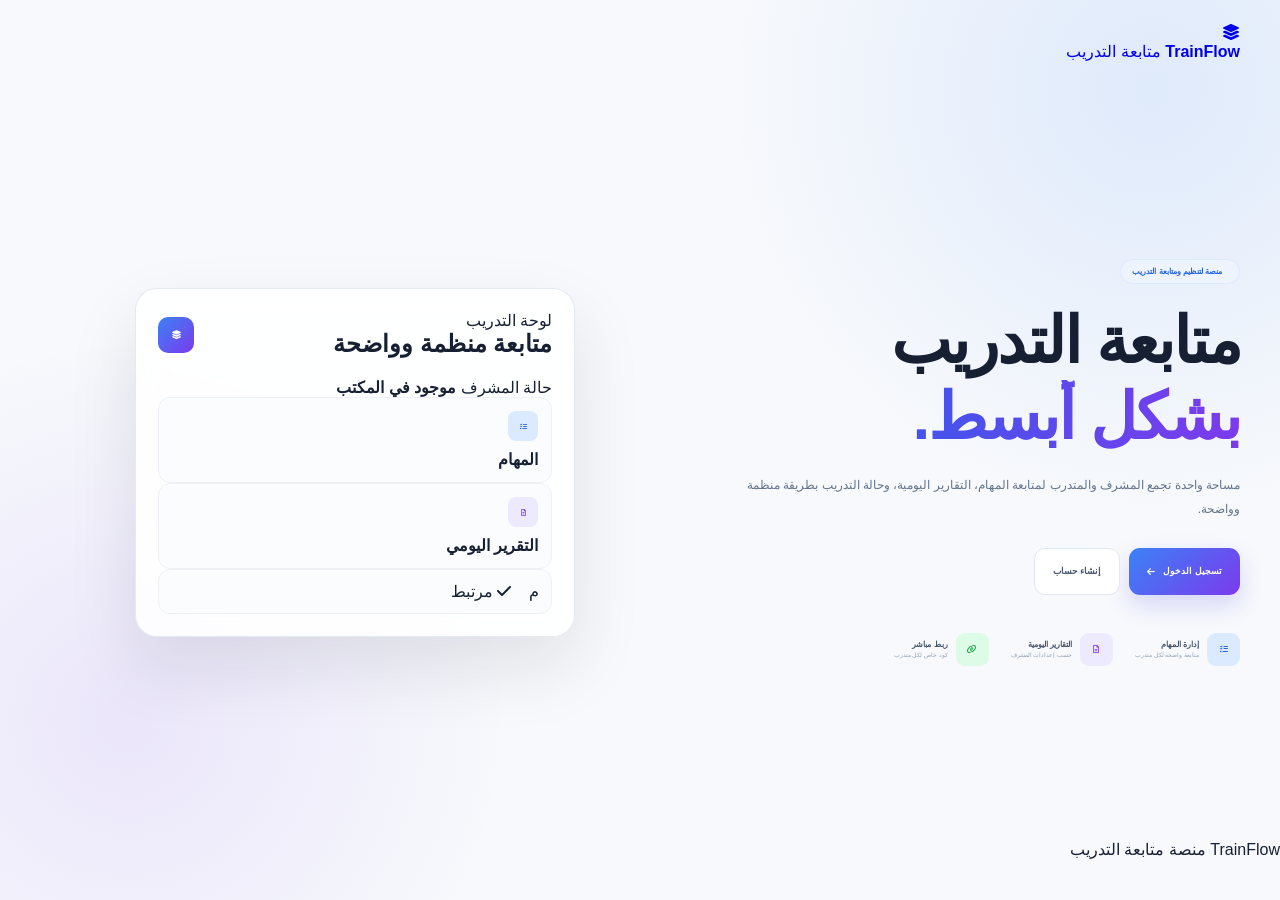
==== commit 443b5347: "Update index.html" ====
--- a/index.html
+++ b/index.html
@@ -3,11 +3,18 @@
 
 <head>
     <meta charset="UTF-8">
-    <meta name="viewport" content="width=device-width, initial-scale=1.0">
+
+    <meta
+        name="viewport"
+        content="width=device-width, initial-scale=1.0"
+    >
 
     <title>TrainFlow | متابعة التدريب</title>
 
-    <link rel="stylesheet" href="index.css">
+    <link
+        rel="stylesheet"
+        href="index.css"
+    >
 
     <link
         rel="stylesheet"
@@ -15,219 +22,450 @@
     >
 </head>
 
+
 <body>
 
-    <!-- Navigation -->
-    <nav class="navbar">
-
-        <a href="index.html" class="logo">
-
-            <div class="logo-icon">
-                <i class="fa-solid fa-layer-group"></i>
-            </div>
-
-            <div class="logo-text">
-                <strong>TrainFlow</strong>
-                <span>متابعة التدريب</span>
-            </div>
-
-        </a>
-
-
-        <a href="login.html" class="nav-login">
-            تسجيل الدخول
-            <i class="fa-solid fa-arrow-left"></i>
-        </a>
-
-    </nav>
-
-
-    <!-- Hero -->
-    <main class="hero">
-
-        <section class="hero-content">
-
-            <div class="hero-badge">
-                <i class="fa-solid fa-sparkles"></i>
-                منصة لتنظيم ومتابعة التدريب
-            </div>
-
-
-            <h1>
-                متابعة التدريب
-                <span>بشكل أبسط.</span>
-            </h1>
-
-
-            <p class="hero-description">
-                مساحة واحدة تجمع المشرف والمتدرب لمتابعة المهام،
-                التقارير اليومية، وحالة التدريب بطريقة منظمة وواضحة.
-            </p>
-
-
-            <div class="hero-actions">
-
-                <a href="login.html" class="primary-button">
-                    تسجيل الدخول
+    <div class="page">
+
+        <!-- =========================
+             Header
+        ========================== -->
+
+        <header class="navbar">
+
+            <a
+                href="index.html"
+                class="brand"
+            >
+
+                <div class="brand-icon">
+
+                    <i class="fa-solid fa-layer-group"></i>
+
+                </div>
+
+
+                <div class="brand-text">
+
+                    <strong>
+                        TrainFlow
+                    </strong>
+
+                    <span>
+                        متابعة التدريب
+                    </span>
+
+                </div>
+
+            </a>
+
+        </header>
+
+
+        <!-- =========================
+             Main
+        ========================== -->
+
+        <main class="hero">
+
+
+            <!-- =====================
+                 النص الرئيسي
+            ====================== -->
+
+            <section class="hero-content">
+
+                <div class="hero-badge">
+
+                    <i class="fa-solid fa-sparkles"></i>
+
+                    منصة لتنظيم ومتابعة التدريب
+
+                </div>
+
+
+                <h1>
+
+                    متابعة التدريب
+
+                    <span>
+                        بشكل أبسط.
+                    </span>
+
+                </h1>
+
+
+                <p class="hero-description">
+
+                    مساحة واحدة تجمع المشرف والمتدرب لمتابعة
+                    المهام، التقارير اليومية، وحالة التدريب
+                    بطريقة منظمة وواضحة.
+
+                </p>
+
+
+                <!-- الأزرار الأساسية فقط -->
+
+                <div class="hero-actions">
+
+                    <a
+                        href="login.html"
+                        class="primary-button"
+                    >
+
+                        تسجيل الدخول
+
+                        <i class="fa-solid fa-arrow-left"></i>
+
+                    </a>
+
+
+                    <a
+                        href="register.html"
+                        class="secondary-button"
+                    >
+
+                        إنشاء حساب
+
+                    </a>
+
+                </div>
+
+
+                <!-- المميزات -->
+
+                <div class="features">
+
+
+                    <div class="feature">
+
+                        <div class="feature-icon blue">
+
+                            <i class="fa-solid fa-list-check"></i>
+
+                        </div>
+
+
+                        <div>
+
+                            <strong>
+                                إدارة المهام
+                            </strong>
+
+                            <span>
+                                متابعة واضحة لكل متدرب
+                            </span>
+
+                        </div>
+
+                    </div>
+
+
+                    <div class="feature">
+
+                        <div class="feature-icon purple">
+
+                            <i class="fa-regular fa-file-lines"></i>
+
+                        </div>
+
+
+                        <div>
+
+                            <strong>
+                                التقارير اليومية
+                            </strong>
+
+                            <span>
+                                حسب إعدادات المشرف
+                            </span>
+
+                        </div>
+
+                    </div>
+
+
+                    <div class="feature">
+
+                        <div class="feature-icon green">
+
+                            <i class="fa-solid fa-link"></i>
+
+                        </div>
+
+
+                        <div>
+
+                            <strong>
+                                ربط مباشر
+                            </strong>
+
+                            <span>
+                                كود خاص لكل متدرب
+                            </span>
+
+                        </div>
+
+                    </div>
+
+                </div>
+
+            </section>
+
+
+            <!-- =====================
+                 نموذج لوحة التحكم
+            ====================== -->
+
+            <section class="preview-area">
+
+
+                <div class="glow glow-one"></div>
+
+                <div class="glow glow-two"></div>
+
+
+                <div class="dashboard-preview">
+
+
+                    <!-- أعلى الكرت -->
+
+                    <div class="preview-header">
+
+
+                        <div>
+
+                            <span>
+                                لوحة التدريب
+                            </span>
+
+                            <h2>
+                                متابعة منظمة وواضحة
+                            </h2>
+
+                        </div>
+
+
+                        <div class="preview-logo">
+
+                            <i class="fa-solid fa-layer-group"></i>
+
+                        </div>
+
+                    </div>
+
+
+                    <!-- حالة المشرف -->
+
+                    <div class="status-card">
+
+
+                        <div>
+
+                            <span>
+                                حالة المشرف
+                            </span>
+
+                            <strong>
+                                موجود في المكتب
+                            </strong>
+
+                        </div>
+
+
+                        <div class="status-circle">
+
+                            <span></span>
+
+                        </div>
+
+                    </div>
+
+
+                    <!-- الكروت -->
+
+                    <div class="preview-grid">
+
+
+                        <div class="mini-card">
+
+
+                            <div class="mini-icon blue">
+
+                                <i class="fa-solid fa-list-check"></i>
+
+                            </div>
+
+
+                            <strong>
+                                المهام
+                            </strong>
+
+
+                            <div class="fake-lines">
+
+                                <span></span>
+
+                                <span></span>
+
+                            </div>
+
+                        </div>
+
+
+                        <div class="mini-card">
+
+
+                            <div class="mini-icon purple">
+
+                                <i class="fa-regular fa-file-lines"></i>
+
+                            </div>
+
+
+                            <strong>
+                                التقرير اليومي
+                            </strong>
+
+
+                            <div class="fake-lines">
+
+                                <span></span>
+
+                                <span></span>
+
+                            </div>
+
+                        </div>
+
+                    </div>
+
+
+                    <!-- متدرب -->
+
+                    <div class="trainee-preview">
+
+
+                        <div class="fake-user">
+
+                            م
+
+                        </div>
+
+
+                        <div class="fake-user-info">
+
+                            <span></span>
+
+                            <span></span>
+
+                        </div>
+
+
+                        <div class="linked-badge">
+
+                            <i class="fa-solid fa-check"></i>
+
+                            مرتبط
+
+                        </div>
+
+                    </div>
+
+                </div>
+
+            </section>
+
+        </main>
+
+
+        <!-- =========================
+             Footer
+        ========================== -->
+
+        <footer>
+
+            <span>
+                TrainFlow
+            </span>
+
+            <span>
+                منصة متابعة التدريب
+            </span>
+
+        </footer>
+
+    </div>
+
+
+    <script>
+
+        /*
+            إذا كان المستخدم مسجل دخوله مسبقاً،
+            زر تسجيل الدخول يفتح لوحته مباشرة.
+        */
+
+        const currentUser =
+            JSON.parse(
+                localStorage.getItem(
+                    "trainflow_current_user"
+                )
+            );
+
+
+        const loginButton =
+            document.querySelector(
+                ".primary-button"
+            );
+
+
+        if (
+            currentUser &&
+            loginButton
+        ) {
+
+            if (
+                currentUser.role ===
+                "supervisor"
+            ) {
+
+                loginButton.href =
+                    "supervisor-dashboard.html";
+
+
+                loginButton.innerHTML = `
+
+                    لوحة المشرف
+
                     <i class="fa-solid fa-arrow-left"></i>
-                </a>
-
-                <a href="register.html" class="secondary-button">
-                    إنشاء حساب
-                </a>
-
-            </div>
-
-
-            <div class="features">
-
-                <div class="feature">
-
-                    <div class="feature-icon blue">
-                        <i class="fa-solid fa-list-check"></i>
-                    </div>
-
-                    <div>
-                        <strong>إدارة المهام</strong>
-                        <span>متابعة واضحة لكل متدرب</span>
-                    </div>
-
-                </div>
-
-
-                <div class="feature">
-
-                    <div class="feature-icon purple">
-                        <i class="fa-regular fa-file-lines"></i>
-                    </div>
-
-                    <div>
-                        <strong>التقارير اليومية</strong>
-                        <span>حسب إعدادات المشرف</span>
-                    </div>
-
-                </div>
-
-
-                <div class="feature">
-
-                    <div class="feature-icon green">
-                        <i class="fa-solid fa-link"></i>
-                    </div>
-
-                    <div>
-                        <strong>ربط مباشر</strong>
-                        <span>كود خاص لكل متدرب</span>
-                    </div>
-
-                </div>
-
-            </div>
-
-        </section>
-
-
-        <!-- Visual Card -->
-        <section class="hero-visual">
-
-            <div class="visual-glow"></div>
-
-
-            <div class="dashboard-preview">
-
-                <div class="preview-header">
-
-                    <div>
-                        <span class="preview-label">
-                            لوحة التدريب
-                        </span>
-
-                        <h3>
-                            متابعة منظمة وواضحة
-                        </h3>
-                    </div>
-
-
-                    <div class="preview-logo">
-                        <i class="fa-solid fa-layer-group"></i>
-                    </div>
-
-                </div>
-
-
-                <div class="status-preview">
-
-                    <div class="status-dot"></div>
-
-                    <div>
-                        <span>حالة المشرف</span>
-                        <strong>موجود في المكتب</strong>
-                    </div>
-
-                </div>
-
-
-                <div class="preview-row">
-
-                    <div class="mini-card">
-
-                        <div class="mini-icon blue">
-                            <i class="fa-solid fa-list-check"></i>
-                        </div>
-
-                        <span>المهام</span>
-
-                        <div class="fake-line long"></div>
-                        <div class="fake-line short"></div>
-
-                    </div>
-
-
-                    <div class="mini-card">
-
-                        <div class="mini-icon purple">
-                            <i class="fa-regular fa-file-lines"></i>
-                        </div>
-
-                        <span>التقرير اليومي</span>
-
-                        <div class="fake-line long"></div>
-                        <div class="fake-line short"></div>
-
-                    </div>
-
-                </div>
-
-
-                <div class="trainee-preview">
-
-                    <div class="avatar">
-                        م
-                    </div>
-
-                    <div class="trainee-lines">
-                        <div class="fake-line name-line"></div>
-                        <div class="fake-line email-line"></div>
-                    </div>
-
-                    <div class="connected-badge">
-                        <i class="fa-solid fa-check"></i>
-                        مرتبط
-                    </div>
-
-                </div>
-
-            </div>
-
-        </section>
-
-    </main>
-
-
-    <footer class="footer">
-        <span>TrainFlow</span>
-        <span>منصة متابعة التدريب</span>
-    </footer>
+
+                `;
+
+            }
+
+
+            else if (
+                currentUser.role ===
+                "trainee"
+            ) {
+
+                loginButton.href =
+                    "trainee-dashboard.html";
+
+
+                loginButton.innerHTML = `
+
+                    لوحة المتدرب
+
+                    <i class="fa-solid fa-arrow-left"></i>
+
+                `;
+
+            }
+
+        }
+
+    </script>
 
 </body>
 
--- a/index.css
+++ b/index.css
@@ -4,265 +4,823 @@
     box-sizing: border-box;
 }
 
+html {
+    scroll-behavior: smooth;
+}
+
 body {
     min-height: 100vh;
-    font-family: "Segoe UI", Tahoma, Arial, sans-serif;
-    background:
-        radial-gradient(circle at top right, rgba(59, 130, 246, 0.12), transparent 30%),
-        radial-gradient(circle at bottom left, rgba(124, 58, 237, 0.10), transparent 30%),
-        #f6f8fc;
+
+    font-family:
+        "Segoe UI",
+        Tahoma,
+        Arial,
+        sans-serif;
+
     color: #172033;
+
+    background:
+        radial-gradient(
+            circle at 90% 10%,
+            rgba(59, 130, 246, 0.13),
+            transparent 30%
+        ),
+        radial-gradient(
+            circle at 10% 80%,
+            rgba(124, 58, 237, 0.10),
+            transparent 28%
+        ),
+        #f7f9fc;
 }
 
 a {
     text-decoration: none;
 }
 
-.topbar {
-    width: calc(100% - 60px);
+
+/* =========================
+   Navbar
+========================= */
+
+.navbar {
+    width: calc(100% - 70px);
     max-width: 1200px;
+
+    height: 85px;
+
     margin: auto;
-    padding: 24px 0;
 
     display: flex;
     align-items: center;
     justify-content: space-between;
-    gap: 20px;
-}
-
-.brand {
-    display: flex;
-    align-items: center;
-    gap: 11px;
+}
+
+.logo {
+    display: flex;
+    align-items: center;
+
+    gap: 10px;
+
     color: #172033;
 }
 
-.brand-icon {
-    width: 44px;
-    height: 44px;
-    border-radius: 13px;
+.logo-icon {
+    width: 42px;
+    height: 42px;
 
     display: flex;
     align-items: center;
     justify-content: center;
 
-    background: linear-gradient(135deg, #3b82f6, #7c3aed);
+    border-radius: 12px;
+
+    background:
+        linear-gradient(
+            135deg,
+            #3b82f6,
+            #7c3aed
+        );
+
     color: white;
 
-    box-shadow: 0 10px 24px rgba(59, 130, 246, 0.20);
-}
-
-.brand strong {
+    box-shadow:
+        0 9px 24px
+        rgba(59, 130, 246, 0.20);
+}
+
+.logo-text strong {
     display: block;
-    font-size: 16px;
-}
-
-.brand span {
+
+    font-size: 15px;
+}
+
+.logo-text span {
     display: block;
-    margin-top: 2px;
+
+    margin-top: 1px;
+
+    color: #94a3b8;
+
+    font-size: 8px;
+}
+
+.nav-login {
+    min-height: 39px;
+
+    padding: 0 14px;
+
+    display: flex;
+    align-items: center;
+    justify-content: center;
+
+    gap: 7px;
+
+    border:
+        1px solid #e2e8f0;
+
+    border-radius: 10px;
+
+    background:
+        rgba(255, 255, 255, 0.75);
+
+    color: #475569;
+
     font-size: 9px;
-    color: #94a3b8;
-}
-
-.topbar nav {
-    display: flex;
-    align-items: center;
-    gap: 10px;
-}
-
-.login-link {
-    padding: 10px 15px;
-    border-radius: 10px;
+
+    transition: 0.2s;
+}
+
+.nav-login:hover {
+    border-color: #bfdbfe;
+
+    color: #2563eb;
+
+    background: white;
+
+    transform:
+        translateY(-1px);
+}
+
+
+/* =========================
+   Hero
+========================= */
+
+.hero {
+    width: calc(100% - 70px);
+    max-width: 1200px;
+
+    min-height:
+        calc(100vh - 145px);
+
+    margin: auto;
+
+    display: grid;
+
+    grid-template-columns:
+        1fr 0.9fr;
+
+    gap: 70px;
+
+    align-items: center;
+}
+
+
+/* Content */
+
+.hero-content {
+    max-width: 570px;
+}
+
+.hero-badge {
+    width: fit-content;
+
+    margin-bottom: 20px;
+
+    padding:
+        7px 11px;
+
+    display: flex;
+    align-items: center;
+
+    gap: 6px;
+
+    border:
+        1px solid #dbeafe;
+
+    border-radius: 30px;
+
+    background:
+        rgba(239, 246, 255, 0.8);
+
+    color: #2563eb;
+
+    font-size: 8px;
+
+    font-weight: 600;
+}
+
+.hero-content h1 {
+    max-width: 500px;
+
+    margin-bottom: 17px;
+
+    font-size:
+        clamp(40px, 5vw, 66px);
+
+    line-height: 1.18;
+
+    letter-spacing: -2px;
+}
+
+.hero-content h1 span {
+    display: block;
+
+    background:
+        linear-gradient(
+            90deg,
+            #2563eb,
+            #7c3aed
+        );
+
+    -webkit-background-clip: text;
+
+    -webkit-text-fill-color:
+        transparent;
+
+    background-clip: text;
+}
+
+.hero-description {
+    max-width: 500px;
+
+    margin-bottom: 27px;
+
     color: #64748b;
-    font-size: 10px;
-    transition: 0.2s;
-}
-
-.login-link:hover {
-    background: white;
-    color: #2563eb;
+
+    font-size: 12px;
+
+    line-height: 2;
+}
+
+
+/* Buttons */
+
+.hero-actions {
+    display: flex;
+    align-items: center;
+
+    gap: 9px;
+
+    margin-bottom: 38px;
 }
 
 .primary-button,
 .secondary-button {
+    min-height: 47px;
+
+    padding: 0 18px;
+
     display: inline-flex;
     align-items: center;
     justify-content: center;
+
     gap: 8px;
 
     border-radius: 11px;
-    font-size: 10px;
+
+    font-size: 9px;
+
     font-weight: 600;
 
     transition: 0.2s;
 }
 
 .primary-button {
-    padding: 11px 17px;
-    background: linear-gradient(135deg, #3b82f6, #7c3aed);
+    background:
+        linear-gradient(
+            135deg,
+            #3b82f6,
+            #7c3aed
+        );
+
     color: white;
-    box-shadow: 0 9px 22px rgba(59, 130, 246, 0.18);
+
+    box-shadow:
+        0 10px 24px
+        rgba(79, 70, 229, 0.20);
 }
 
 .primary-button:hover {
-    transform: translateY(-1px);
+    transform:
+        translateY(-2px);
+
+    box-shadow:
+        0 14px 30px
+        rgba(79, 70, 229, 0.25);
 }
 
 .secondary-button {
-    border: 1px solid #dbe3ee;
+    border:
+        1px solid #e2e8f0;
+
     background: white;
+
     color: #475569;
 }
 
-.hero {
-    width: calc(100% - 60px);
+.secondary-button:hover {
+    border-color: #bfdbfe;
+
+    color: #2563eb;
+}
+
+
+/* Features */
+
+.features {
+    display: flex;
+
+    align-items: center;
+
+    gap: 22px;
+}
+
+.feature {
+    display: flex;
+
+    align-items: center;
+
+    gap: 8px;
+}
+
+.feature-icon {
+    width: 33px;
+    height: 33px;
+
+    display: flex;
+    align-items: center;
+    justify-content: center;
+
+    flex-shrink: 0;
+
+    border-radius: 9px;
+
+    font-size: 8px;
+}
+
+.feature-icon.blue {
+    background: #dbeafe;
+    color: #2563eb;
+}
+
+.feature-icon.purple {
+    background: #ede9fe;
+    color: #7c3aed;
+}
+
+.feature-icon.green {
+    background: #dcfce7;
+    color: #16a34a;
+}
+
+.feature strong {
+    display: block;
+
+    margin-bottom: 2px;
+
+    color: #475569;
+
+    font-size: 8px;
+}
+
+.feature span {
+    display: block;
+
+    color: #94a3b8;
+
+    font-size: 6px;
+}
+
+
+/* =========================
+   Visual
+========================= */
+
+.hero-visual {
+    position: relative;
+
+    display: flex;
+    align-items: center;
+    justify-content: center;
+}
+
+.visual-glow {
+    position: absolute;
+
+    width: 350px;
+    height: 350px;
+
+    border-radius: 50%;
+
+    background:
+        linear-gradient(
+            135deg,
+            rgba(59, 130, 246, 0.18),
+            rgba(124, 58, 237, 0.15)
+        );
+
+    filter: blur(60px);
+}
+
+.dashboard-preview {
+    position: relative;
+
+    width: 100%;
+    max-width: 440px;
+
+    padding: 22px;
+
+    border:
+        1px solid
+        rgba(226, 232, 240, 0.9);
+
+    border-radius: 22px;
+
+    background:
+        rgba(255, 255, 255, 0.88);
+
+    backdrop-filter:
+        blur(14px);
+
+    box-shadow:
+        0 30px 70px
+        rgba(15, 23, 42, 0.10);
+}
+
+.preview-header {
+    display: flex;
+    align-items: center;
+    justify-content: space-between;
+
+    margin-bottom: 20px;
+}
+
+.preview-label {
+    display: block;
+
+    margin-bottom: 4px;
+
+    color: #2563eb;
+
+    font-size: 7px;
+}
+
+.preview-header h3 {
+    font-size: 13px;
+}
+
+.preview-logo {
+    width: 36px;
+    height: 36px;
+
+    display: flex;
+    align-items: center;
+    justify-content: center;
+
+    border-radius: 10px;
+
+    background:
+        linear-gradient(
+            135deg,
+            #3b82f6,
+            #7c3aed
+        );
+
+    color: white;
+
+    font-size: 9px;
+}
+
+
+/* Status */
+
+.status-preview {
+    padding: 13px;
+
+    margin-bottom: 11px;
+
+    display: flex;
+    align-items: center;
+
+    gap: 9px;
+
+    border-radius: 12px;
+
+    background:
+        linear-gradient(
+            135deg,
+            #f0fdf4,
+            #f8fafc
+        );
+
+    border:
+        1px solid #dcfce7;
+}
+
+.status-dot {
+    width: 9px;
+    height: 9px;
+
+    flex-shrink: 0;
+
+    border-radius: 50%;
+
+    background: #22c55e;
+
+    box-shadow:
+        0 0 0 5px
+        rgba(34, 197, 94, 0.10);
+}
+
+.status-preview span {
+    display: block;
+
+    margin-bottom: 2px;
+
+    color: #94a3b8;
+
+    font-size: 6px;
+}
+
+.status-preview strong {
+    color: #16a34a;
+
+    font-size: 8px;
+}
+
+
+/* Preview row */
+
+.preview-row {
+    display: grid;
+
+    grid-template-columns:
+        1fr 1fr;
+
+    gap: 10px;
+
+    margin-bottom: 10px;
+}
+
+.mini-card {
+    padding: 13px;
+
+    border:
+        1px solid #edf1f5;
+
+    border-radius: 12px;
+
+    background: #fbfcfe;
+}
+
+.mini-icon {
+    width: 30px;
+    height: 30px;
+
+    margin-bottom: 9px;
+
+    display: flex;
+    align-items: center;
+    justify-content: center;
+
+    border-radius: 8px;
+
+    font-size: 7px;
+}
+
+.mini-icon.blue {
+    background: #dbeafe;
+    color: #2563eb;
+}
+
+.mini-icon.purple {
+    background: #ede9fe;
+    color: #7c3aed;
+}
+
+.mini-card > span {
+    display: block;
+
+    margin-bottom: 9px;
+
+    color: #475569;
+
+    font-size: 7px;
+
+    font-weight: 600;
+}
+
+
+/* Fake content */
+
+.fake-line {
+    height: 5px;
+
+    margin-top: 5px;
+
+    border-radius: 20px;
+
+    background: #e9eef5;
+}
+
+.fake-line.long {
+    width: 85%;
+}
+
+.fake-line.short {
+    width: 55%;
+}
+
+
+/* Trainee preview */
+
+.trainee-preview {
+    padding: 12px;
+
+    display: flex;
+    align-items: center;
+
+    gap: 9px;
+
+    border:
+        1px solid #edf1f5;
+
+    border-radius: 12px;
+
+    background: #fbfcfe;
+}
+
+.avatar {
+    width: 36px;
+    height: 36px;
+
+    display: flex;
+    align-items: center;
+    justify-content: center;
+
+    flex-shrink: 0;
+
+    border-radius: 10px;
+
+    background:
+        linear-gradient(
+            135deg,
+            #dbeafe,
+            #ede9fe
+        );
+
+    color: #4f46e5;
+
+    font-size: 9px;
+
+    font-weight: 700;
+}
+
+.trainee-lines {
+    flex: 1;
+}
+
+.name-line {
+    width: 45%;
+
+    background: #cbd5e1;
+}
+
+.email-line {
+    width: 65%;
+
+    background: #e2e8f0;
+}
+
+.connected-badge {
+    padding:
+        5px 8px;
+
+    display: flex;
+    align-items: center;
+
+    gap: 4px;
+
+    border-radius: 20px;
+
+    background: #dcfce7;
+
+    color: #16a34a;
+
+    font-size: 6px;
+}
+
+
+/* =========================
+   Footer
+========================= */
+
+.footer {
+    width: calc(100% - 70px);
     max-width: 1200px;
-    min-height: calc(100vh - 100px);
+
+    min-height: 60px;
 
     margin: auto;
-    padding: 70px 0 80px;
-
-    display: grid;
-    grid-template-columns: 1fr 1fr;
-    gap: 60px;
-    align-items: center;
-}
-
-.hero-content {
-    max-width: 600px;
-}
-
-.badge {
-    display: inline-flex;
-    align-items: center;
-
-    margin-bottom: 20px;
-    padding: 7px 14px;
-
-    border-radius: 30px;
-
-    background: rgba(59, 130, 246, 0.09);
-    color: #2563eb;
-
-    font-size: 10px;
-    font-weight: 600;
-}
-
-.hero h1 {
-    margin-bottom: 20px;
-
-    font-size: clamp(40px, 5vw, 60px);
-    line-height: 1.35;
-}
-
-.hero h1 span {
-    display: block;
-    background: linear-gradient(135deg, #2563eb, #7c3aed);
-    -webkit-background-clip: text;
-    color: transparent;
-}
-
-.hero-content > p {
-    max-width: 540px;
-    margin-bottom: 28px;
-
-    color: #64748b;
-    font-size: 14px;
-    line-height: 2;
-}
-
-.hero-actions {
-    display: flex;
-    flex-wrap: wrap;
-    gap: 10px;
-}
-
-.large {
-    min-height: 47px;
-    padding: 0 20px;
-}
-
-.features {
-    display: grid;
-    grid-template-columns: 1fr;
-    gap: 14px;
-}
-
-.feature-card {
-    padding: 22px;
-
-    border: 1px solid #e6ebf2;
-    border-radius: 18px;
-
-    background: rgba(255, 255, 255, 0.92);
-
-    box-shadow: 0 10px 30px rgba(15, 23, 42, 0.04);
-}
-
-.feature-icon {
-    width: 42px;
-    height: 42px;
-
-    margin-bottom: 13px;
-
-    display: flex;
-    align-items: center;
-    justify-content: center;
-
-    border-radius: 11px;
-
-    background: linear-gradient(135deg, #eff6ff, #f5f3ff);
-    color: #4f46e5;
-}
-
-.feature-card h3 {
-    margin-bottom: 7px;
-    font-size: 13px;
-}
-
-.feature-card p {
+
+    display: flex;
+    align-items: center;
+    justify-content: space-between;
+
+    border-top:
+        1px solid #e7ebf1;
+
     color: #94a3b8;
-    font-size: 9px;
-    line-height: 1.8;
-}
-
-@media (max-width: 850px) {
+
+    font-size: 7px;
+}
+
+
+/* =========================
+   Responsive
+========================= */
+
+@media (max-width: 900px) {
+
     .hero {
         grid-template-columns: 1fr;
-        padding-top: 40px;
+
+        gap: 45px;
+
+        padding:
+            60px 0;
     }
 
     .hero-content {
-        max-width: none;
+        max-width: 650px;
+    }
+
+    .dashboard-preview {
+        max-width: 550px;
+    }
+
+}
+
+
+@media (max-width: 650px) {
+
+    .navbar,
+    .hero,
+    .footer {
+        width:
+            calc(100% - 30px);
+    }
+
+    .navbar {
+        height: 75px;
+    }
+
+    .logo-text span {
+        display: none;
+    }
+
+    .hero {
+        padding:
+            40px 0;
+    }
+
+    .hero-content h1 {
+        font-size: 42px;
+
+        letter-spacing: -1px;
     }
 
     .features {
-        grid-template-columns: repeat(3, 1fr);
-    }
-}
-
-@media (max-width: 650px) {
-    .topbar {
-        width: calc(100% - 30px);
-    }
-
-    .hero {
-        width: calc(100% - 30px);
-    }
-
-    .topbar nav .primary-button {
-        display: none;
-    }
-
-    .features {
+        align-items: flex-start;
+
+        flex-direction: column;
+
+        gap: 13px;
+    }
+
+    .feature {
+        width: 100%;
+    }
+
+    .preview-row {
         grid-template-columns: 1fr;
     }
 
+}
+
+
+@media (max-width: 430px) {
+
+    .hero-content h1 {
+        font-size: 36px;
+    }
+
     .hero-actions {
+        align-items: stretch;
+
         flex-direction: column;
     }
 
-    .hero-actions a {
+    .primary-button,
+    .secondary-button {
         width: 100%;
     }
-}
+
+    .dashboard-preview {
+        padding: 17px;
+
+        border-radius: 18px;
+    }
+
+}
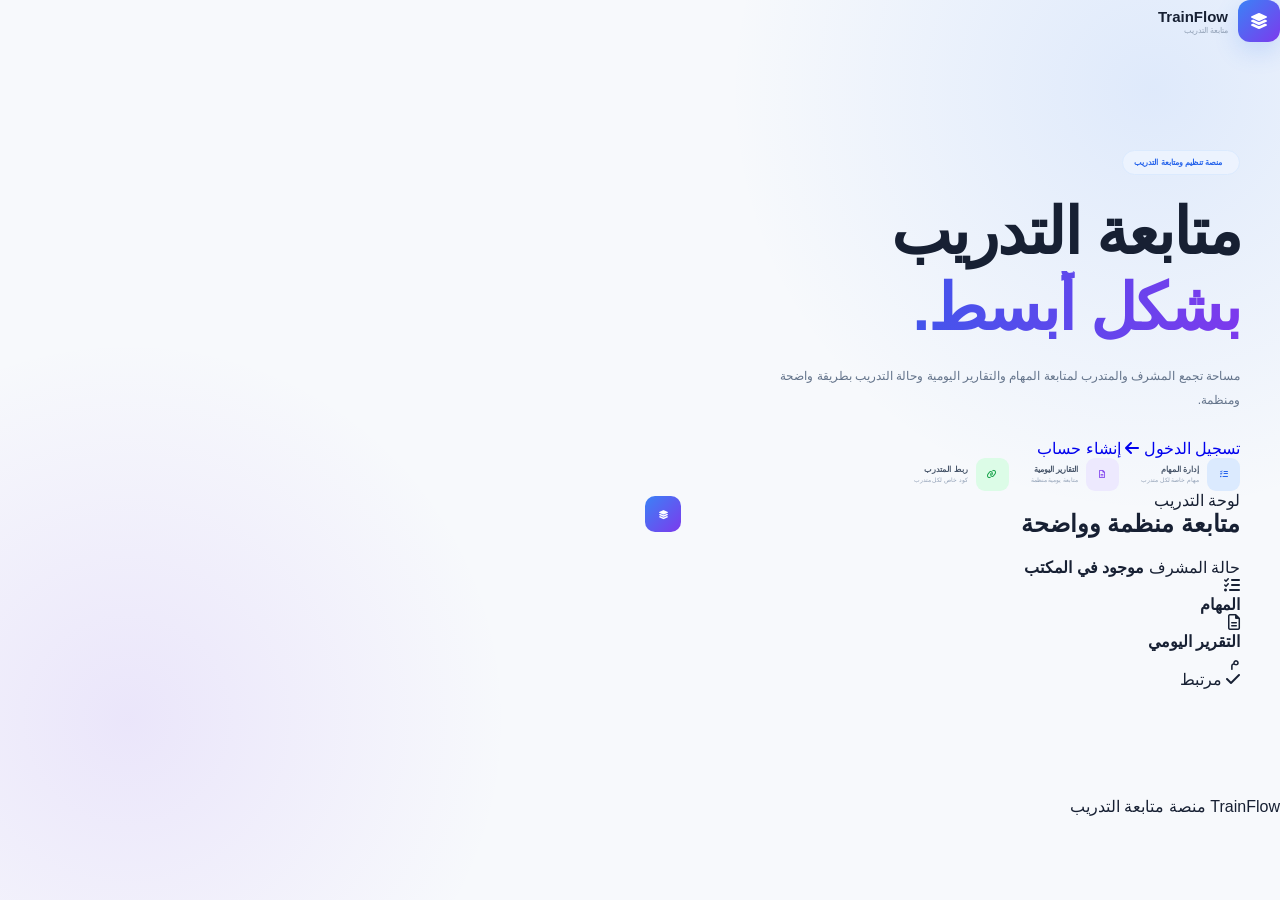
==== commit e805c103: "Update index.html" ====
--- a/index.html
+++ b/index.html
@@ -11,10 +11,7 @@
 
     <title>TrainFlow | متابعة التدريب</title>
 
-    <link
-        rel="stylesheet"
-        href="index.css"
-    >
+    <link rel="stylesheet" href="index.css">
 
     <link
         rel="stylesheet"
@@ -22,30 +19,23 @@
     >
 </head>
 
-
 <body>
 
-    <div class="page">
-
-        <!-- =========================
-             Header
-        ========================== -->
-
-        <header class="navbar">
-
-            <a
-                href="index.html"
-                class="brand"
-            >
-
-                <div class="brand-icon">
-
+    <!-- =========================
+         HEADER
+    ========================== -->
+
+    <header class="header">
+
+        <div class="container header-content">
+
+            <a href="index.html" class="logo">
+
+                <div class="logo-icon">
                     <i class="fa-solid fa-layer-group"></i>
-
                 </div>
 
-
-                <div class="brand-text">
+                <div class="logo-text">
 
                     <strong>
                         TrainFlow
@@ -59,331 +49,330 @@
 
             </a>
 
-        </header>
-
-
-        <!-- =========================
-             Main
-        ========================== -->
-
-        <main class="hero">
-
-
-            <!-- =====================
-                 النص الرئيسي
-            ====================== -->
-
-            <section class="hero-content">
-
-                <div class="hero-badge">
-
-                    <i class="fa-solid fa-sparkles"></i>
-
-                    منصة لتنظيم ومتابعة التدريب
+        </div>
+
+    </header>
+
+
+    <!-- =========================
+         MAIN
+    ========================== -->
+
+    <main>
+
+        <section class="hero">
+
+            <div class="container hero-grid">
+
+
+                <!-- =====================
+                     النص
+                ====================== -->
+
+                <div class="hero-content">
+
+                    <div class="hero-badge">
+
+                        <i class="fa-solid fa-sparkles"></i>
+
+                        منصة تنظيم ومتابعة التدريب
+
+                    </div>
+
+
+                    <h1>
+
+                        متابعة التدريب
+
+                        <span>
+                            بشكل أبسط.
+                        </span>
+
+                    </h1>
+
+
+                    <p class="hero-description">
+
+                        مساحة تجمع المشرف والمتدرب لمتابعة
+                        المهام والتقارير اليومية وحالة التدريب
+                        بطريقة واضحة ومنظمة.
+
+                    </p>
+
+
+                    <!-- الزرين الوحيدين -->
+
+                    <div class="hero-buttons">
+
+                        <a
+                            href="login.html"
+                            class="btn btn-primary"
+                        >
+
+                            تسجيل الدخول
+
+                            <i class="fa-solid fa-arrow-left"></i>
+
+                        </a>
+
+
+                        <a
+                            href="register.html"
+                            class="btn btn-secondary"
+                        >
+
+                            إنشاء حساب
+
+                        </a>
+
+                    </div>
+
+
+                    <!-- المميزات -->
+
+                    <div class="features">
+
+
+                        <div class="feature">
+
+                            <div class="feature-icon blue">
+
+                                <i class="fa-solid fa-list-check"></i>
+
+                            </div>
+
+                            <div>
+
+                                <strong>
+                                    إدارة المهام
+                                </strong>
+
+                                <span>
+                                    مهام خاصة لكل متدرب
+                                </span>
+
+                            </div>
+
+                        </div>
+
+
+                        <div class="feature">
+
+                            <div class="feature-icon purple">
+
+                                <i class="fa-regular fa-file-lines"></i>
+
+                            </div>
+
+                            <div>
+
+                                <strong>
+                                    التقارير اليومية
+                                </strong>
+
+                                <span>
+                                    متابعة يومية منظمة
+                                </span>
+
+                            </div>
+
+                        </div>
+
+
+                        <div class="feature">
+
+                            <div class="feature-icon green">
+
+                                <i class="fa-solid fa-link"></i>
+
+                            </div>
+
+                            <div>
+
+                                <strong>
+                                    ربط المتدرب
+                                </strong>
+
+                                <span>
+                                    كود خاص لكل متدرب
+                                </span>
+
+                            </div>
+
+                        </div>
+
+                    </div>
 
                 </div>
 
 
-                <h1>
-
-                    متابعة التدريب
-
-                    <span>
-                        بشكل أبسط.
-                    </span>
-
-                </h1>
-
-
-                <p class="hero-description">
-
-                    مساحة واحدة تجمع المشرف والمتدرب لمتابعة
-                    المهام، التقارير اليومية، وحالة التدريب
-                    بطريقة منظمة وواضحة.
-
-                </p>
-
-
-                <!-- الأزرار الأساسية فقط -->
-
-                <div class="hero-actions">
-
-                    <a
-                        href="login.html"
-                        class="primary-button"
-                    >
-
-                        تسجيل الدخول
-
-                        <i class="fa-solid fa-arrow-left"></i>
-
-                    </a>
-
-
-                    <a
-                        href="register.html"
-                        class="secondary-button"
-                    >
-
-                        إنشاء حساب
-
-                    </a>
+                <!-- =====================
+                     الشكل التوضيحي
+                ====================== -->
+
+                <div class="preview-wrapper">
+
+                    <div class="background-glow glow-blue"></div>
+
+                    <div class="background-glow glow-purple"></div>
+
+
+                    <div class="preview-card">
+
+
+                        <!-- أعلى البطاقة -->
+
+                        <div class="preview-header">
+
+                            <div>
+
+                                <span>
+                                    لوحة التدريب
+                                </span>
+
+                                <h2>
+                                    متابعة منظمة وواضحة
+                                </h2>
+
+                            </div>
+
+
+                            <div class="preview-logo">
+
+                                <i class="fa-solid fa-layer-group"></i>
+
+                            </div>
+
+                        </div>
+
+
+                        <!-- حالة المشرف -->
+
+                        <div class="supervisor-status">
+
+                            <div>
+
+                                <span>
+                                    حالة المشرف
+                                </span>
+
+                                <strong>
+                                    موجود في المكتب
+                                </strong>
+
+                            </div>
+
+
+                            <div class="online">
+
+                                <span></span>
+
+                            </div>
+
+                        </div>
+
+
+                        <!-- المهام والتقرير -->
+
+                        <div class="preview-items">
+
+
+                            <div class="preview-item">
+
+                                <div class="preview-item-icon blue">
+
+                                    <i class="fa-solid fa-list-check"></i>
+
+                                </div>
+
+                                <strong>
+                                    المهام
+                                </strong>
+
+
+                                <div class="lines">
+
+                                    <span></span>
+
+                                    <span></span>
+
+                                </div>
+
+                            </div>
+
+
+                            <div class="preview-item">
+
+                                <div class="preview-item-icon purple">
+
+                                    <i class="fa-regular fa-file-lines"></i>
+
+                                </div>
+
+                                <strong>
+                                    التقرير اليومي
+                                </strong>
+
+
+                                <div class="lines">
+
+                                    <span></span>
+
+                                    <span></span>
+
+                                </div>
+
+                            </div>
+
+                        </div>
+
+
+                        <!-- نموذج متدرب -->
+
+                        <div class="trainee-row">
+
+                            <div class="trainee-avatar">
+                                م
+                            </div>
+
+
+                            <div class="trainee-lines">
+
+                                <span></span>
+
+                                <span></span>
+
+                            </div>
+
+
+                            <div class="connected">
+
+                                <i class="fa-solid fa-check"></i>
+
+                                مرتبط
+
+                            </div>
+
+                        </div>
+
+                    </div>
 
                 </div>
 
-
-                <!-- المميزات -->
-
-                <div class="features">
-
-
-                    <div class="feature">
-
-                        <div class="feature-icon blue">
-
-                            <i class="fa-solid fa-list-check"></i>
-
-                        </div>
-
-
-                        <div>
-
-                            <strong>
-                                إدارة المهام
-                            </strong>
-
-                            <span>
-                                متابعة واضحة لكل متدرب
-                            </span>
-
-                        </div>
-
-                    </div>
-
-
-                    <div class="feature">
-
-                        <div class="feature-icon purple">
-
-                            <i class="fa-regular fa-file-lines"></i>
-
-                        </div>
-
-
-                        <div>
-
-                            <strong>
-                                التقارير اليومية
-                            </strong>
-
-                            <span>
-                                حسب إعدادات المشرف
-                            </span>
-
-                        </div>
-
-                    </div>
-
-
-                    <div class="feature">
-
-                        <div class="feature-icon green">
-
-                            <i class="fa-solid fa-link"></i>
-
-                        </div>
-
-
-                        <div>
-
-                            <strong>
-                                ربط مباشر
-                            </strong>
-
-                            <span>
-                                كود خاص لكل متدرب
-                            </span>
-
-                        </div>
-
-                    </div>
-
-                </div>
-
-            </section>
-
-
-            <!-- =====================
-                 نموذج لوحة التحكم
-            ====================== -->
-
-            <section class="preview-area">
-
-
-                <div class="glow glow-one"></div>
-
-                <div class="glow glow-two"></div>
-
-
-                <div class="dashboard-preview">
-
-
-                    <!-- أعلى الكرت -->
-
-                    <div class="preview-header">
-
-
-                        <div>
-
-                            <span>
-                                لوحة التدريب
-                            </span>
-
-                            <h2>
-                                متابعة منظمة وواضحة
-                            </h2>
-
-                        </div>
-
-
-                        <div class="preview-logo">
-
-                            <i class="fa-solid fa-layer-group"></i>
-
-                        </div>
-
-                    </div>
-
-
-                    <!-- حالة المشرف -->
-
-                    <div class="status-card">
-
-
-                        <div>
-
-                            <span>
-                                حالة المشرف
-                            </span>
-
-                            <strong>
-                                موجود في المكتب
-                            </strong>
-
-                        </div>
-
-
-                        <div class="status-circle">
-
-                            <span></span>
-
-                        </div>
-
-                    </div>
-
-
-                    <!-- الكروت -->
-
-                    <div class="preview-grid">
-
-
-                        <div class="mini-card">
-
-
-                            <div class="mini-icon blue">
-
-                                <i class="fa-solid fa-list-check"></i>
-
-                            </div>
-
-
-                            <strong>
-                                المهام
-                            </strong>
-
-
-                            <div class="fake-lines">
-
-                                <span></span>
-
-                                <span></span>
-
-                            </div>
-
-                        </div>
-
-
-                        <div class="mini-card">
-
-
-                            <div class="mini-icon purple">
-
-                                <i class="fa-regular fa-file-lines"></i>
-
-                            </div>
-
-
-                            <strong>
-                                التقرير اليومي
-                            </strong>
-
-
-                            <div class="fake-lines">
-
-                                <span></span>
-
-                                <span></span>
-
-                            </div>
-
-                        </div>
-
-                    </div>
-
-
-                    <!-- متدرب -->
-
-                    <div class="trainee-preview">
-
-
-                        <div class="fake-user">
-
-                            م
-
-                        </div>
-
-
-                        <div class="fake-user-info">
-
-                            <span></span>
-
-                            <span></span>
-
-                        </div>
-
-
-                        <div class="linked-badge">
-
-                            <i class="fa-solid fa-check"></i>
-
-                            مرتبط
-
-                        </div>
-
-                    </div>
-
-                </div>
-
-            </section>
-
-        </main>
-
-
-        <!-- =========================
-             Footer
-        ========================== -->
-
-        <footer>
+            </div>
+
+        </section>
+
+    </main>
+
+
+    <!-- =========================
+         FOOTER
+    ========================== -->
+
+    <footer>
+
+        <div class="container footer-content">
 
             <span>
                 TrainFlow
@@ -393,79 +382,9 @@
                 منصة متابعة التدريب
             </span>
 
-        </footer>
-
-    </div>
-
-
-    <script>
-
-        /*
-            إذا كان المستخدم مسجل دخوله مسبقاً،
-            زر تسجيل الدخول يفتح لوحته مباشرة.
-        */
-
-        const currentUser =
-            JSON.parse(
-                localStorage.getItem(
-                    "trainflow_current_user"
-                )
-            );
-
-
-        const loginButton =
-            document.querySelector(
-                ".primary-button"
-            );
-
-
-        if (
-            currentUser &&
-            loginButton
-        ) {
-
-            if (
-                currentUser.role ===
-                "supervisor"
-            ) {
-
-                loginButton.href =
-                    "supervisor-dashboard.html";
-
-
-                loginButton.innerHTML = `
-
-                    لوحة المشرف
-
-                    <i class="fa-solid fa-arrow-left"></i>
-
-                `;
-
-            }
-
-
-            else if (
-                currentUser.role ===
-                "trainee"
-            ) {
-
-                loginButton.href =
-                    "trainee-dashboard.html";
-
-
-                loginButton.innerHTML = `
-
-                    لوحة المتدرب
-
-                    <i class="fa-solid fa-arrow-left"></i>
-
-                `;
-
-            }
-
-        }
-
-    </script>
+        </div>
+
+    </footer>
 
 </body>
 
